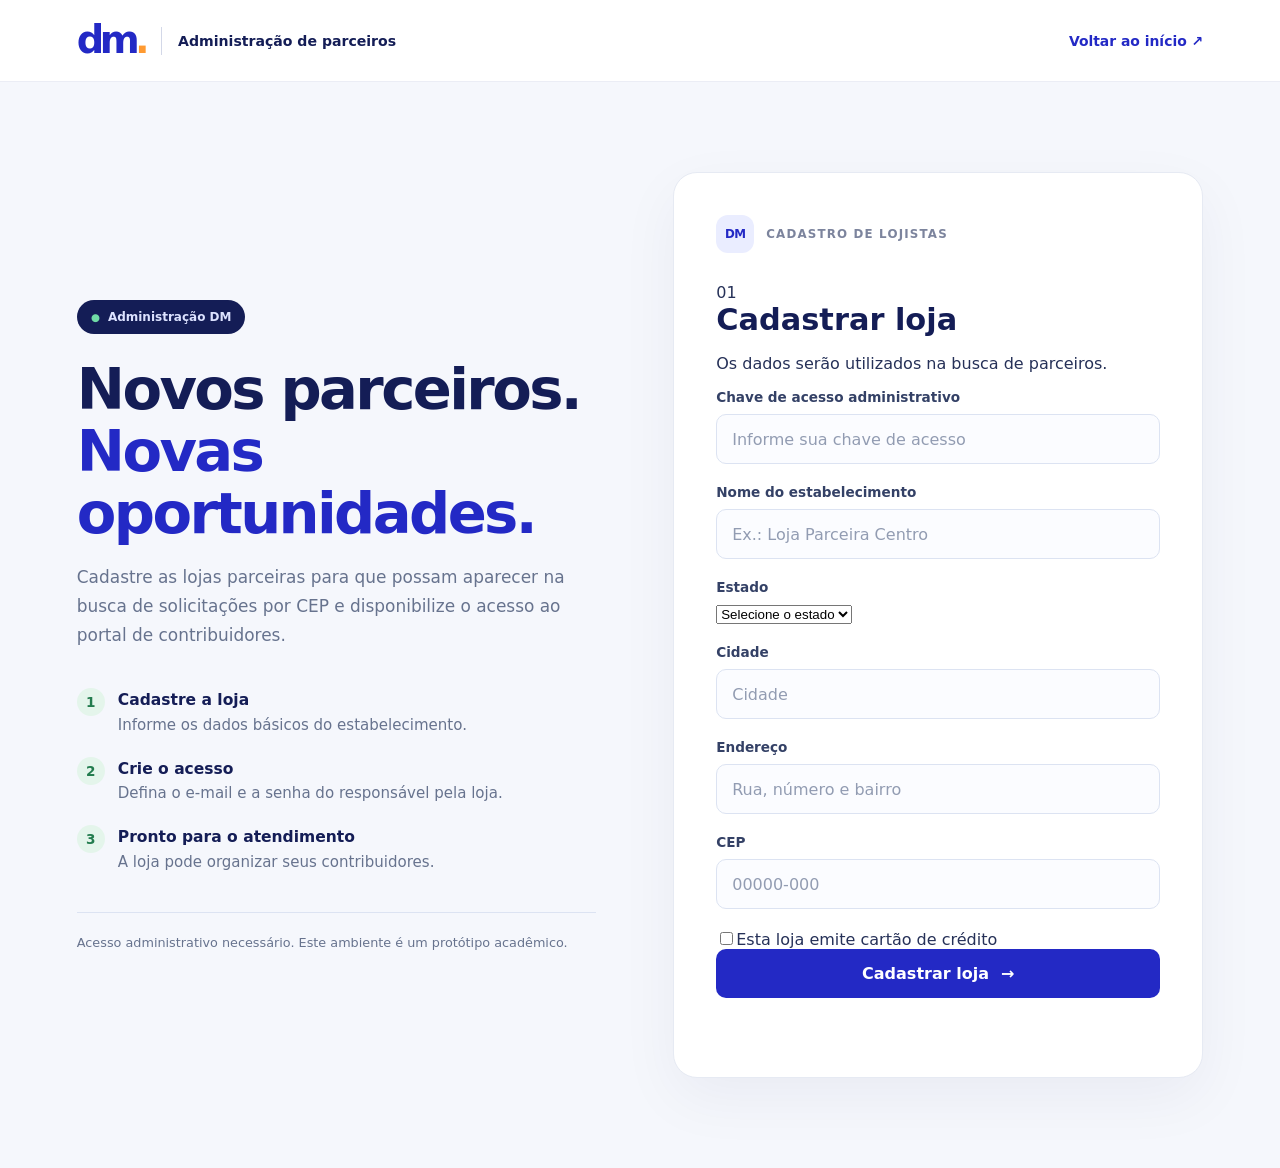
==== frontend/admin-parceiros.html @ 2fda45ad "feat: interface administrativa para cadastrar lojas e acessos de parceiros" ====
<!DOCTYPE html>
<html lang="pt-BR">
<head>
  <meta charset="UTF-8">
  <meta name="viewport" content="width=device-width, initial-scale=1.0">
  <meta name="theme-color" content="#2329c5">
  <title>Cadastro de parceiros | DM</title>
  <link rel="stylesheet" href="css/parceiro.css">
  <link rel="stylesheet" href="css/admin-parceiros.css">
</head>
<body>
  <header class="topbar">
    <a class="marca" href="index.html" aria-label="DM — voltar para o início">
      <span class="marca__logo">dm<span>.</span></span>
      <span class="marca__divisor" aria-hidden="true"></span>
      <span class="marca__nome">Administração de parceiros</span>
    </a>
    <a class="voltar" href="index.html">Voltar ao início <span aria-hidden="true">↗</span></a>
  </header>

  <div class="pagina pagina--admin">
    <aside class="apresentacao" aria-labelledby="admin-titulo">
      <span class="etiqueta"><span aria-hidden="true">●</span> Administração DM</span>
      <h1 id="admin-titulo">Novos parceiros.<br><span>Novas oportunidades.</span></h1>
      <p>Cadastre as lojas parceiras para que possam aparecer na busca de solicitações por CEP e disponibilize o acesso ao portal de contribuidores.</p>
      <div class="vantagens">
        <div><span aria-hidden="true">1</span><p><strong>Cadastre a loja</strong> Informe os dados básicos do estabelecimento.</p></div>
        <div><span aria-hidden="true">2</span><p><strong>Crie o acesso</strong> Defina o e-mail e a senha do responsável pela loja.</p></div>
        <div><span aria-hidden="true">3</span><p><strong>Pronto para o atendimento</strong> A loja pode organizar seus contribuidores.</p></div>
      </div>
      <div class="aviso-projeto">Acesso administrativo necessário. Este ambiente é um protótipo acadêmico.</div>
    </aside>

    <main class="painel-principal painel-principal--admin">
      <div class="painel-principal__topo"><span class="painel-principal__icone" aria-hidden="true">DM</span><span>CADASTRO DE LOJISTAS</span></div>
      <div class="etapa-admin"><span>01</span><div><h2>Cadastrar loja</h2><p>Os dados serão utilizados na busca de parceiros.</p></div></div>

      <div class="campo">
        <label for="token-admin">Chave de acesso administrativo</label>
        <input id="token-admin" type="password" autocomplete="off" required placeholder="Informe sua chave de acesso">
      </div>

      <form id="loja-form">
        <div class="admin-grid">
          <div class="campo admin-grid__completo">
            <label for="loja-nome">Nome do estabelecimento</label>
            <input id="loja-nome" name="nome" required minlength="3" maxlength="120" placeholder="Ex.: Loja Parceira Centro">
          </div>
          <div class="campo">
            <label for="loja-estado">Estado</label>
            <select id="loja-estado" name="estado" required>
              <option value="">Selecione o estado</option>
              <option>AC</option><option>AL</option><option>AP</option><option>AM</option><option>BA</option><option>CE</option><option>DF</option><option>ES</option><option>GO</option><option>MA</option><option>MT</option><option>MS</option><option>MG</option><option>PA</option><option>PB</option><option>PR</option><option>PE</option><option>PI</option><option>RJ</option><option>RN</option><option>RS</option><option>RO</option><option>RR</option><option>SC</option><option>SP</option><option>SE</option><option>TO</option>
            </select>
          </div>
          <div class="campo">
            <label for="loja-cidade">Cidade</label>
            <input id="loja-cidade" name="cidade" required minlength="2" maxlength="100" placeholder="Cidade">
          </div>
          <div class="campo admin-grid__completo">
            <label for="loja-endereco">Endereço</label>
            <input id="loja-endereco" name="endereco" required minlength="5" maxlength="180" placeholder="Rua, número e bairro">
          </div>
          <div class="campo">
            <label for="loja-cep">CEP</label>
            <input id="loja-cep" name="cep" required inputmode="numeric" maxlength="9" placeholder="00000-000">
          </div>
          <label class="admin-checkbox"><input type="checkbox" name="emite_cartao_credito"><span>Esta loja emite cartão de crédito</span></label>
        </div>
        <button type="submit" class="btn-primario" id="cadastrar-loja">Cadastrar loja <span aria-hidden="true">→</span></button>
      </form>

      <div id="loja-criada" class="registro-ok" role="status" aria-live="polite" hidden></div>

      <section id="acesso-parceiro" class="acesso-parceiro" aria-labelledby="acesso-titulo" hidden>
        <div class="etapa-admin"><span>02</span><div><h2 id="acesso-titulo">Criar acesso da loja</h2><p>Cadastre o responsável para gerenciar os contribuidores.</p></div></div>
        <form id="conta-form">
          <div class="campo">
            <label for="conta-email">E-mail do responsável</label>
            <input id="conta-email" type="email" autocomplete="off" required placeholder="responsavel@loja.com">
          </div>
          <div class="campo">
            <label for="conta-senha">Senha inicial</label>
            <input id="conta-senha" type="password" minlength="8" autocomplete="new-password" required placeholder="Pelo menos 8 caracteres">
          </div>
          <button type="submit" class="btn-primario" id="cadastrar-conta">Criar acesso <span aria-hidden="true">→</span></button>
        </form>
      </section>

      <div id="admin-mensagem" class="mensagem" role="status" aria-live="polite"></div>
    </main>
  </div>

  <script src="js/admin-parceiros.js"></script>
</body>
</html>
---- frontend/css/parceiro.css ----
:root {
  color-scheme: light;
  --azul: #2329c5;
  --azul-escuro: #141d56;
  --texto: #263158;
  --suave: #67738e;
  --borda: #dce3f2;
}

* { box-sizing: border-box; }

body {
  margin: 0;
  min-height: 100vh;
  font-family: Inter, system-ui, -apple-system, "Segoe UI", sans-serif;
  color: var(--texto);
  background: #f5f7fc;
}

button, input { font: inherit; }

button { cursor: pointer; }

button:disabled { cursor: not-allowed; opacity: .6; }

a { color: inherit; text-decoration: none; }

[hidden] { display: none !important; }

:focus-visible { outline: 3px solid #8ca3ff; outline-offset: 3px; }

.topbar {
  display: flex;
  justify-content: space-between;
  align-items: center;
  gap: 20px;
  min-height: 82px;
  padding: 18px clamp(22px, 6vw, 90px);
  background: #fff;
  border-bottom: 1px solid #ebedf5;
}

.marca { display: flex; align-items: center; gap: 16px; }
.marca__logo { font-size: 2.4rem; font-weight: 900; letter-spacing: -.12em; color: var(--azul); line-height: 1; }
.marca__logo span { color: #ff9a31; }
.marca__divisor { width: 1px; height: 28px; background: #d3d8e8; }
.marca__nome { font-size: .88rem; font-weight: 700; color: var(--azul-escuro); }
.voltar { color: var(--azul); font-weight: 700; font-size: .87rem; }
.voltar:hover { text-decoration: underline; }

.pagina {
  display: grid;
  grid-template-columns: minmax(0, 1fr) minmax(400px, 530px);
  gap: clamp(36px, 6vw, 100px);
  align-items: center;
  max-width: 1320px;
  margin: 0 auto;
  padding: clamp(44px, 7vw, 100px) clamp(22px, 6vw, 90px);
}

.apresentacao { max-width: 570px; }

.etiqueta {
  display: inline-flex;
  align-items: center;
  gap: 8px;
  padding: 10px 14px;
  border-radius: 999px;
  color: #dce2ff;
  background: var(--azul-escuro);
  font-size: .75rem;
  font-weight: 700;
}

.etiqueta span { color: #70dba6; font-size: .65rem; }

.apresentacao h1 {
  margin: 25px 0 18px;
  font-size: clamp(2.4rem, 4.5vw, 4.6rem);
  line-height: 1.08;
  letter-spacing: -.045em;
  color: var(--azul-escuro);
}

.apresentacao h1 span { color: var(--azul); }

.apresentacao > p { font-size: 1.06rem; line-height: 1.7; color: var(--suave); }

.vantagens { display: grid; gap: 20px; margin: 38px 0; }

.vantagens > div { display: flex; gap: 13px; align-items: flex-start; }

.vantagens > div > span {
  display: grid;
  place-items: center;
  flex: 0 0 28px;
  width: 28px;
  height: 28px;
  background: #e4f5eb;
  border-radius: 50%;
  color: #237c4e;
  font-size: .85rem;
  font-weight: 800;
}

.vantagens p { margin: 0; color: var(--suave); font-size: .94rem; line-height: 1.6; }

.vantagens strong { display: block; color: var(--azul-escuro); font-size: .97rem; }

.aviso-projeto { padding-top: 22px; border-top: 1px solid var(--borda); color: var(--suave); font-size: .8rem; }

.painel-principal {
  min-width: 0;
  padding: clamp(22px, 4.5vw, 42px);
  border: 1px solid #e6eaf3;
  border-radius: 24px;
  background: #fff;
  box-shadow: 0 20px 60px #111c4b0d;
}

.painel-principal__topo { display: flex; gap: 12px; align-items: center; color: #7c849d; font-size: .74rem; font-weight: 800; letter-spacing: .1em; margin-bottom: 30px; }

.painel-principal__icone {
  display: grid;
  place-items: center;
  width: 38px;
  height: 38px;
  background: #eaedff;
  border-radius: 12px;
  color: var(--azul);
  letter-spacing: -.05em;
}

h2 { margin: 0 0 12px; font-size: clamp(1.5rem, 3vw, 1.9rem); line-height: 1.2; color: var(--azul-escuro); }
h3 { color: var(--azul-escuro); font-size: 1.03rem; margin: 0 0 8px; }
.descricao { color: var(--suave); font-size: .92rem; line-height: 1.6; margin: 0 0 28px; }
.campo { margin-bottom: 20px; }
.campo label { display: block; font-size: .85rem; font-weight: 700; color: #344166; margin-bottom: 9px; }
.campo input {
  width: 100%;
  height: 50px;
  padding: 0 15px;
  border: 1px solid var(--borda);
  border-radius: 10px;
  background: #fbfcff;
  color: var(--texto);
  transition: border-color .2s, box-shadow .2s;
}
.campo input::placeholder { color: #929cb2; }
.campo input:focus { border-color: #808cff; box-shadow: 0 0 0 3px #8892ff2e; outline: none; }
.btn-primario {
  width: 100%;
  display: inline-flex;
  justify-content: center;
  align-items: center;
  gap: 12px;
  min-height: 49px;
  border: 0;
  border-radius: 10px;
  padding: 12px 18px;
  background: var(--azul);
  color: #fff;
  font-weight: 750;
  transition: background .2s, transform .2s;
}
.btn-primario:hover:not(:disabled) { background: #141d9e; transform: translateY(-1px); }

.painel__cabecalho { display: flex; justify-content: space-between; align-items: start; gap: 20px; }
.painel__etiqueta { color: var(--azul); font-size: .71rem; font-weight: 800; letter-spacing: .08em; }
.painel__cabecalho h2 { margin-top: 7px; }
.dados-loja { padding: 13px 15px; margin: 12px 0 26px; border-radius: 10px; background: #f2f4ff; color: #4a5581; font-size: .85rem; overflow-wrap: anywhere; }
.secundario { background: #f1f3fb; color: #414f7c; border: 0; padding: 10px 13px; border-radius: 9px; font-weight: 700; }
.secundario:hover { background: #e4e7f8; }

.bloco { padding: 24px; border: 1px solid var(--borda); border-radius: 16px; margin-top: 18px; }
.bloco .descricao { margin-bottom: 20px; }
.bloco--lista { padding-bottom: 8px; }
.lista__cabecalho { display: flex; justify-content: space-between; align-items: center; gap: 12px; margin-bottom: 10px; }
.lista__selo { background: #eef0ff; color: #3a4fb3; border-radius: 999px; padding: 6px 9px; font-size: .7rem; font-weight: 750; }

.contribuidor { display: flex; justify-content: space-between; align-items: center; gap: 12px; padding: 16px 0; border-top: 1px solid #ebeff6; }
.contribuidor strong { display: block; font-size: .93rem; overflow-wrap: anywhere; }
.contribuidor p { color: var(--suave); font-size: .8rem; margin: 5px 0 0; }
.contribuidor button { flex: 0 0 auto; border-radius: 8px; padding: 9px 11px; font-size: .79rem; font-weight: 750; color: #fff; border: 0; }
.contribuidor .desativar { background: #b92c3b; }
.contribuidor .reativar { background: #17804b; }
.contribuidor .desativar:hover:not(:disabled) { background: #a62332; }
.contribuidor .reativar:hover:not(:disabled) { background: #12693e; }
.mensagem { margin-top: 17px; font-size: .91rem; line-height: 1.5; color: #ae2838; min-height: 1.4em; }
.mensagem.sucesso { color: #18724b; }

@media (max-width: 960px) {
  .pagina { grid-template-columns: 1fr; max-width: 740px; }
  .apresentacao { max-width: none; }
  .vantagens { grid-template-columns: repeat(3, minmax(0, 1fr)); gap: 16px; }
  .vantagens > div { display: block; }
  .vantagens > div > span { margin-bottom: 10px; }
}

@media (max-width: 640px) {
  .topbar { min-height: 72px; }
  .marca__nome { font-size: .78rem; }
  .voltar { font-size: .8rem; }
  .vantagens { grid-template-columns: 1fr; }
  .vantagens > div { display: flex; }
  .pagina { padding-top: 40px; gap: 30px; }
  .painel__cabecalho { align-items: flex-start; flex-wrap: wrap; }
  .bloco { padding: 18px; }
  .contribuidor { align-items: flex-start; flex-direction: column; }
  .contribuidor button { align-self: flex-start; }
}

@media (prefers-reduced-motion: reduce) {
  *, *::before, *::after { transition: none !important; }
}
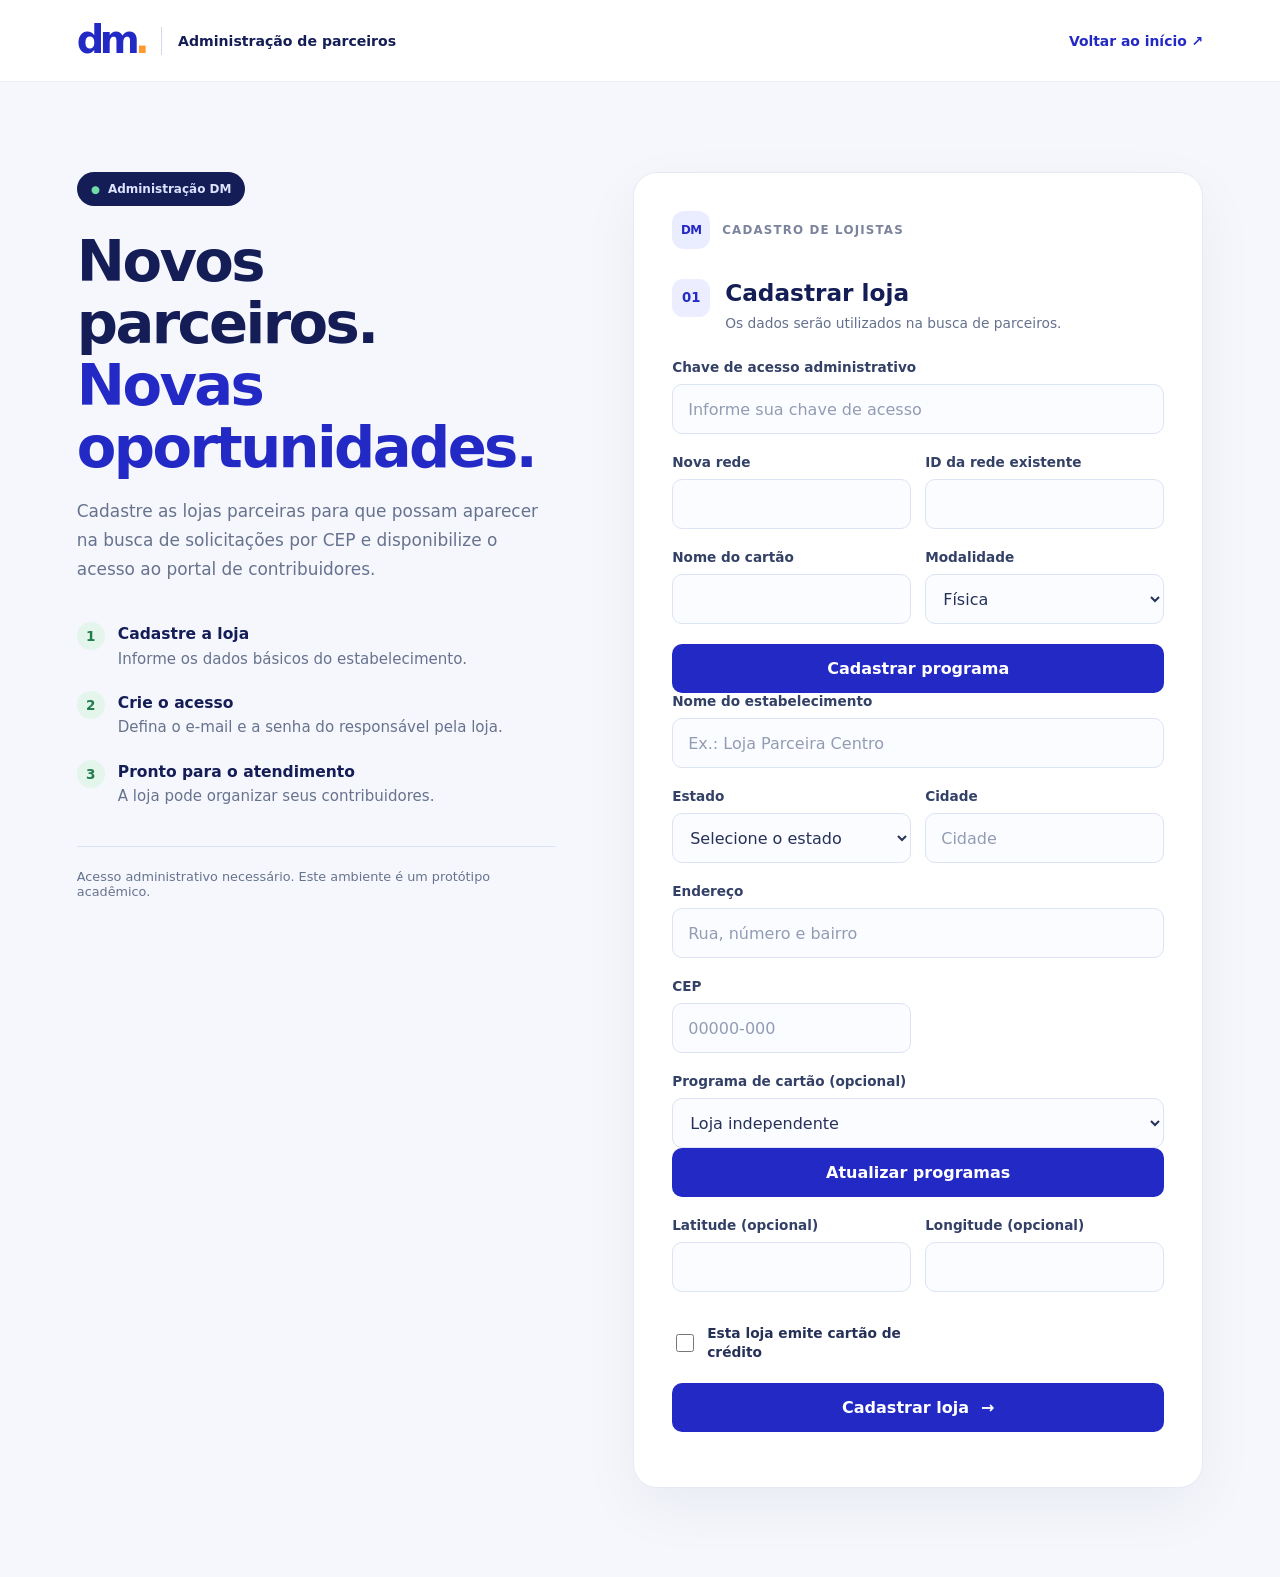
==== commit b9a8f897: "Conecta localização, redes, parceiros digitais e consulta privada à interface" ====
--- a/frontend/admin-parceiros.html
+++ b/frontend/admin-parceiros.html
@@ -40,6 +40,15 @@
         <input id="token-admin" type="password" autocomplete="off" required placeholder="Informe sua chave de acesso">
       </div>
 
+      <form id="programa-form">
+        <div class="admin-grid">
+          <div class="campo"><label for="rede-nome">Nova rede</label><input id="rede-nome" maxlength="120"></div>
+          <div class="campo"><label for="rede-id">ID da rede existente</label><input id="rede-id" type="number" min="1"></div>
+          <div class="campo"><label for="programa-nome">Nome do cartão</label><input id="programa-nome" required maxlength="120"></div>
+          <div class="campo"><label for="programa-modalidade">Modalidade</label><select id="programa-modalidade"><option value="LOJA_FISICA">Física</option><option value="LOJA_DIGITAL">Digital</option></select></div>
+        </div>
+        <button type="submit" class="btn-primario">Cadastrar programa</button>
+      </form>
       <form id="loja-form">
         <div class="admin-grid">
           <div class="campo admin-grid__completo">
@@ -65,6 +74,9 @@
             <label for="loja-cep">CEP</label>
             <input id="loja-cep" name="cep" required inputmode="numeric" maxlength="9" placeholder="00000-000">
           </div>
+          <div class="campo admin-grid__completo"><label for="loja-programa">Programa de cartão (opcional)</label><select id="loja-programa" name="programa_id"><option value="">Loja independente</option></select><button id="carregar-programas" type="button" class="btn-primario">Atualizar programas</button></div>
+          <div class="campo"><label for="latitude">Latitude (opcional)</label><input id="latitude" name="latitude" type="number" step="any" min="-90" max="90"></div>
+          <div class="campo"><label for="longitude">Longitude (opcional)</label><input id="longitude" name="longitude" type="number" step="any" min="-180" max="180"></div>
           <label class="admin-checkbox"><input type="checkbox" name="emite_cartao_credito"><span>Esta loja emite cartão de crédito</span></label>
         </div>
         <button type="submit" class="btn-primario" id="cadastrar-loja">Cadastrar loja <span aria-hidden="true">→</span></button>
--- a/frontend/css/admin-parceiros.css
+++ b/frontend/css/admin-parceiros.css
@@ -0,0 +1,18 @@
+.pagina--admin { grid-template-columns: minmax(0, 1fr) minmax(420px, 570px); align-items: start; }
+.painel-principal--admin { padding: clamp(22px, 4vw, 38px); }
+.etapa-admin { display: flex; align-items: flex-start; gap: 15px; margin-bottom: 25px; }
+.etapa-admin > span { display: grid; place-items: center; flex: 0 0 38px; height: 38px; border-radius: 11px; background: #eceeff; color: #222dc7; font-size: .83rem; font-weight: 850; }
+.etapa-admin h2 { margin: 0 0 7px; font-size: 1.45rem; }
+.etapa-admin p { margin: 0; color: #64718c; line-height: 1.5; font-size: .86rem; }
+.admin-grid { display: grid; grid-template-columns: repeat(2, minmax(0, 1fr)); column-gap: 14px; }
+.admin-grid__completo { grid-column: 1 / -1; }
+.admin-grid select { width: 100%; height: 50px; padding: 0 13px; border: 1px solid var(--borda); border-radius: 10px; background: #fbfcff; color: var(--texto); font: inherit; }
+.admin-grid select:focus-visible { outline: 3px solid #8ca3ff; outline-offset: 2px; }
+.admin-checkbox { display: flex; align-items: center; gap: 10px; padding: 12px 0 20px; line-height: 1.4; font-size: .86rem; font-weight: 600; }
+.admin-checkbox input { width: 18px; height: 18px; accent-color: var(--azul); flex: 0 0 auto; }
+.registro-ok { padding: 15px; background: #eaf8f0; border: 1px solid #bfe8d0; border-radius: 11px; color: #206b49; margin-top: 18px; font-size: .9rem; line-height: 1.5; }
+.acesso-parceiro { margin-top: 28px; padding-top: 28px; border-top: 1px solid var(--borda); }
+.acesso-parceiro .campo { margin-bottom: 18px; }
+.painel-principal--admin .mensagem { min-height: 0; }
+@media (max-width: 960px) { .pagina--admin { grid-template-columns: 1fr; } }
+@media (max-width: 540px) { .admin-grid { grid-template-columns: 1fr; } .admin-grid__completo { grid-column: auto; } }
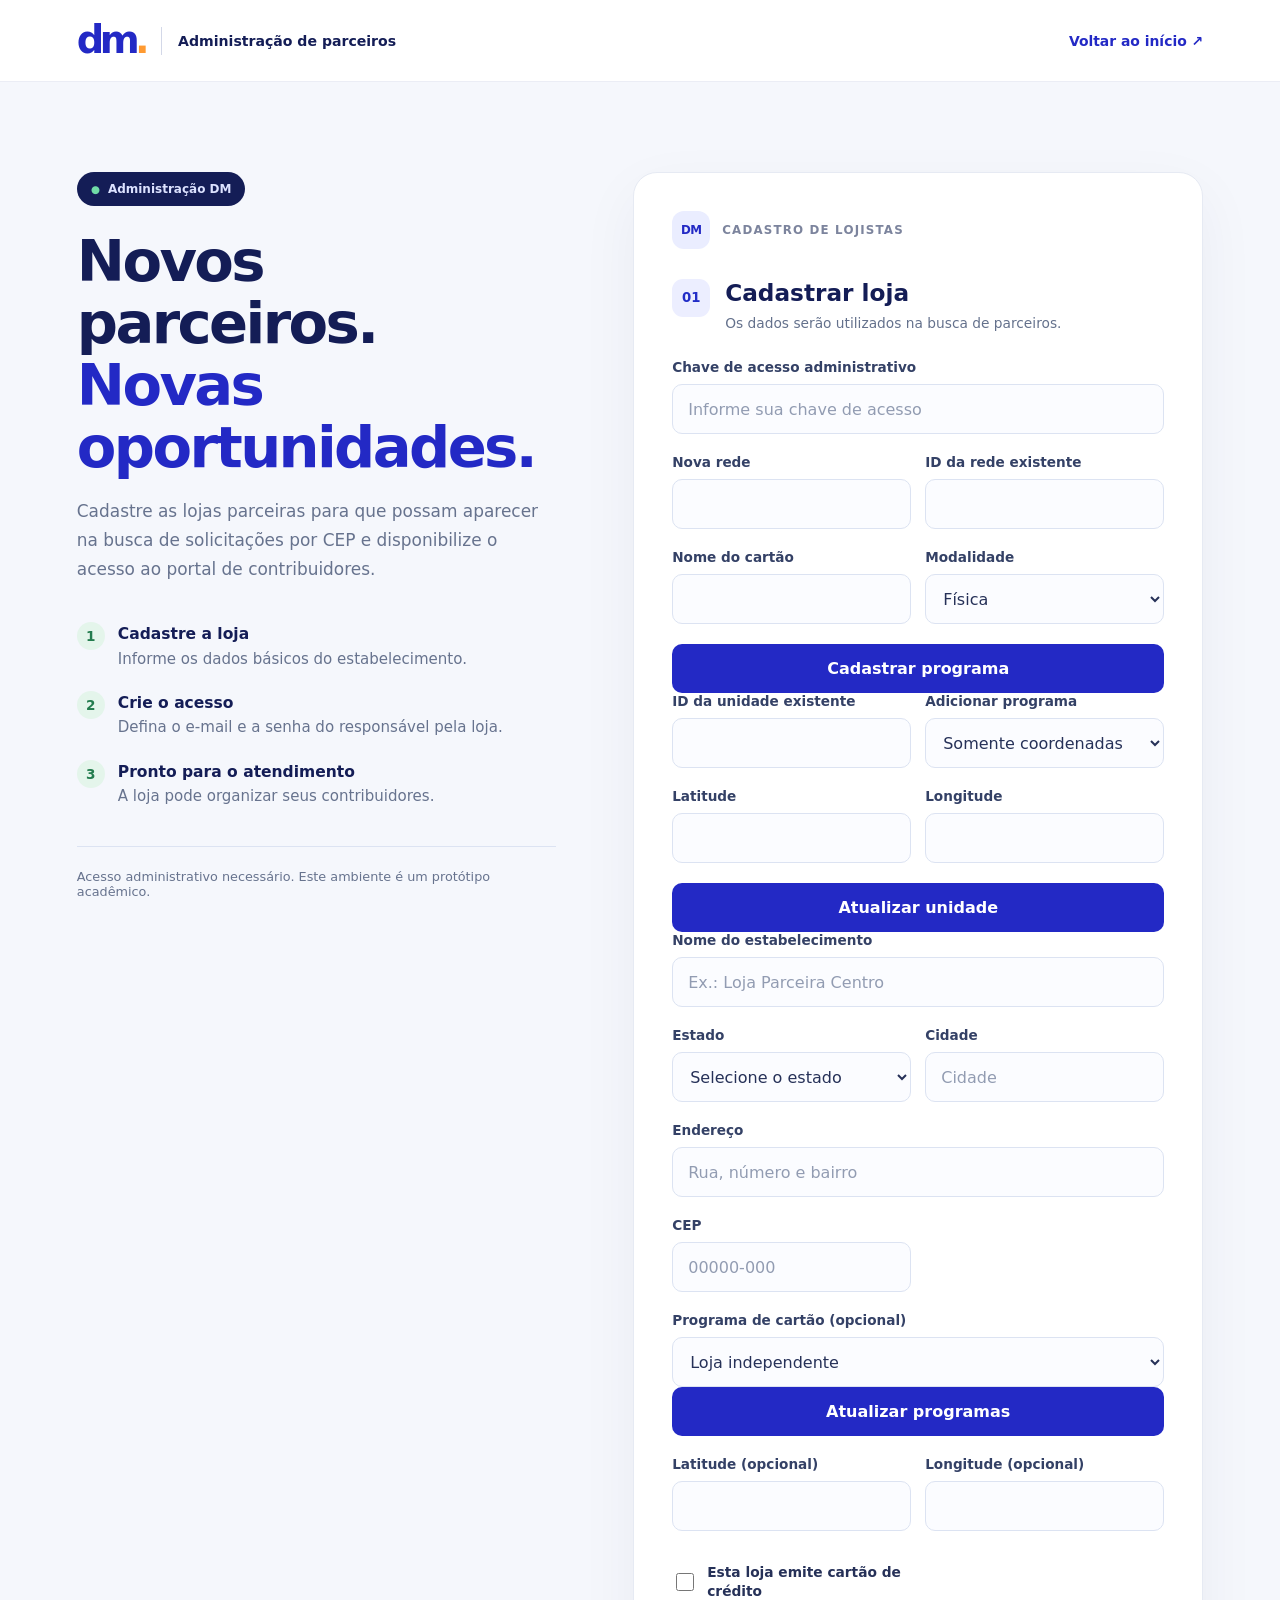
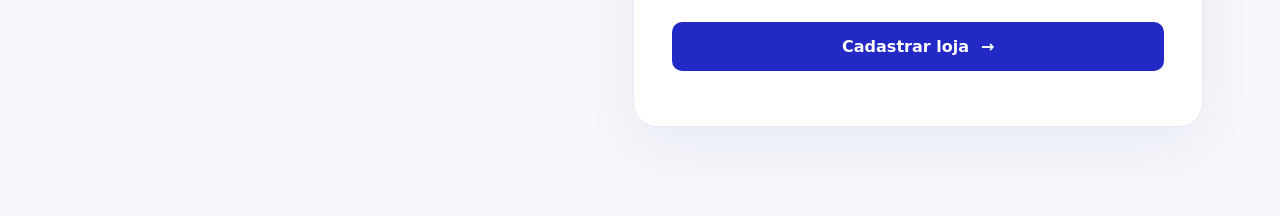
==== commit d3daf644: "Permite vários programas por unidade" ====
--- a/frontend/admin-parceiros.html
+++ b/frontend/admin-parceiros.html
@@ -48,6 +48,15 @@
           <div class="campo"><label for="programa-modalidade">Modalidade</label><select id="programa-modalidade"><option value="LOJA_FISICA">Física</option><option value="LOJA_DIGITAL">Digital</option></select></div>
         </div>
         <button type="submit" class="btn-primario">Cadastrar programa</button>
+      </form>
+      <form id="vinculo-form">
+        <div class="admin-grid">
+          <div class="campo"><label for="unidade-existente">ID da unidade existente</label><input id="unidade-existente" name="loja_id" type="number" min="1" required></div>
+          <div class="campo"><label for="programa-existente">Adicionar programa</label><select id="programa-existente" name="programa_id"><option value="">Somente coordenadas</option></select></div>
+          <div class="campo"><label for="lat-existente">Latitude</label><input id="lat-existente" name="latitude" type="number" step="any" min="-90" max="90"></div>
+          <div class="campo"><label for="lon-existente">Longitude</label><input id="lon-existente" name="longitude" type="number" step="any" min="-180" max="180"></div>
+        </div>
+        <button class="btn-primario" type="submit">Atualizar unidade</button>
       </form>
       <form id="loja-form">
         <div class="admin-grid">
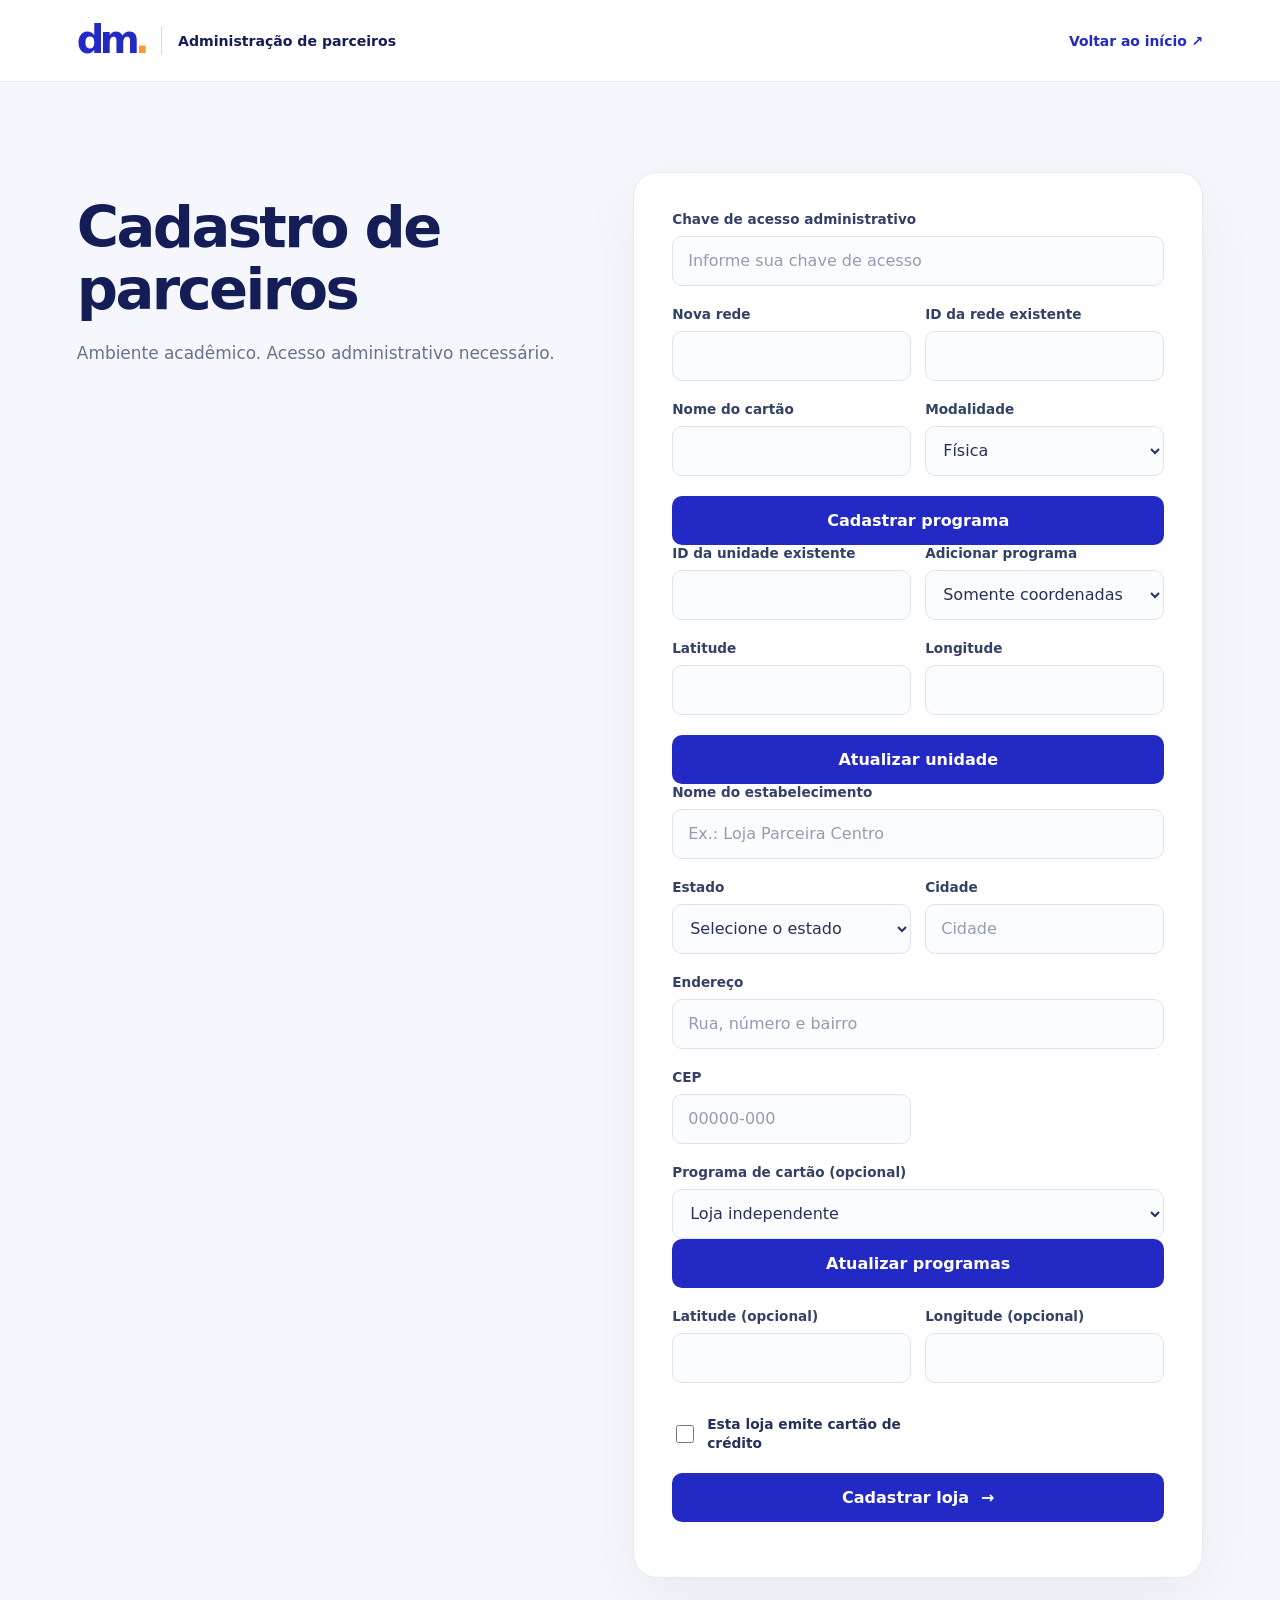
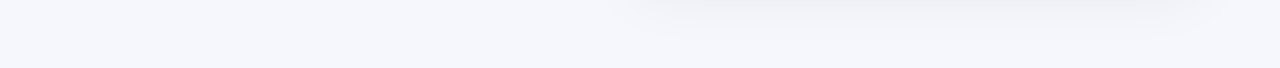
==== commit c755097e: "Aprimora seleção, recuperação de protocolo e documentação" ====
--- a/frontend/admin-parceiros.html
+++ b/frontend/admin-parceiros.html
@@ -19,21 +19,10 @@
   </header>
 
   <div class="pagina pagina--admin">
-    <aside class="apresentacao" aria-labelledby="admin-titulo">
-      <span class="etiqueta"><span aria-hidden="true">●</span> Administração DM</span>
-      <h1 id="admin-titulo">Novos parceiros.<br><span>Novas oportunidades.</span></h1>
-      <p>Cadastre as lojas parceiras para que possam aparecer na busca de solicitações por CEP e disponibilize o acesso ao portal de contribuidores.</p>
-      <div class="vantagens">
-        <div><span aria-hidden="true">1</span><p><strong>Cadastre a loja</strong> Informe os dados básicos do estabelecimento.</p></div>
-        <div><span aria-hidden="true">2</span><p><strong>Crie o acesso</strong> Defina o e-mail e a senha do responsável pela loja.</p></div>
-        <div><span aria-hidden="true">3</span><p><strong>Pronto para o atendimento</strong> A loja pode organizar seus contribuidores.</p></div>
-      </div>
-      <div class="aviso-projeto">Acesso administrativo necessário. Este ambiente é um protótipo acadêmico.</div>
-    </aside>
+    <aside class="apresentacao"><h1>Cadastro de parceiros</h1><p>Ambiente acadêmico. Acesso administrativo necessário.</p></aside>
 
     <main class="painel-principal painel-principal--admin">
-      <div class="painel-principal__topo"><span class="painel-principal__icone" aria-hidden="true">DM</span><span>CADASTRO DE LOJISTAS</span></div>
-      <div class="etapa-admin"><span>01</span><div><h2>Cadastrar loja</h2><p>Os dados serão utilizados na busca de parceiros.</p></div></div>
+      
 
       <div class="campo">
         <label for="token-admin">Chave de acesso administrativo</label>
@@ -94,7 +83,7 @@
       <div id="loja-criada" class="registro-ok" role="status" aria-live="polite" hidden></div>
 
       <section id="acesso-parceiro" class="acesso-parceiro" aria-labelledby="acesso-titulo" hidden>
-        <div class="etapa-admin"><span>02</span><div><h2 id="acesso-titulo">Criar acesso da loja</h2><p>Cadastre o responsável para gerenciar os contribuidores.</p></div></div>
+        <h2 id="acesso-titulo">Criar acesso da loja</h2>
         <form id="conta-form">
           <div class="campo">
             <label for="conta-email">E-mail do responsável</label>
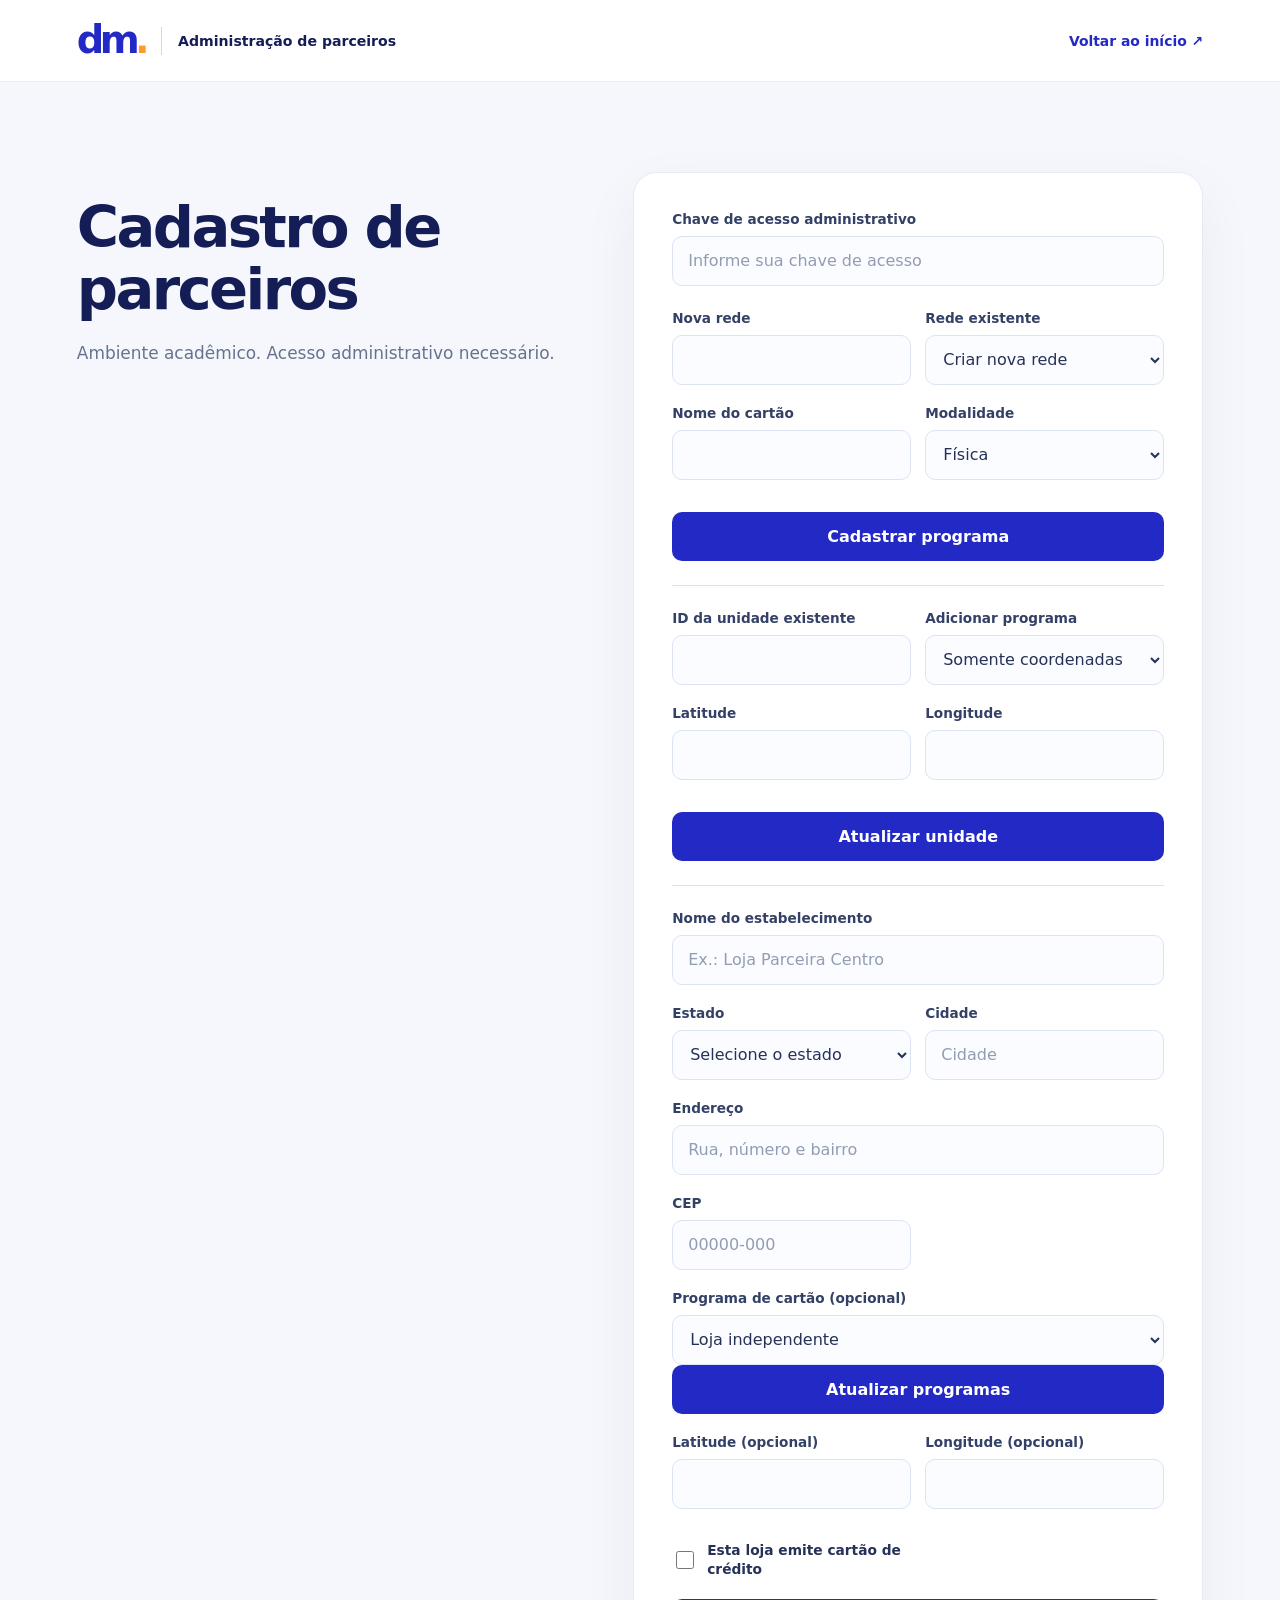
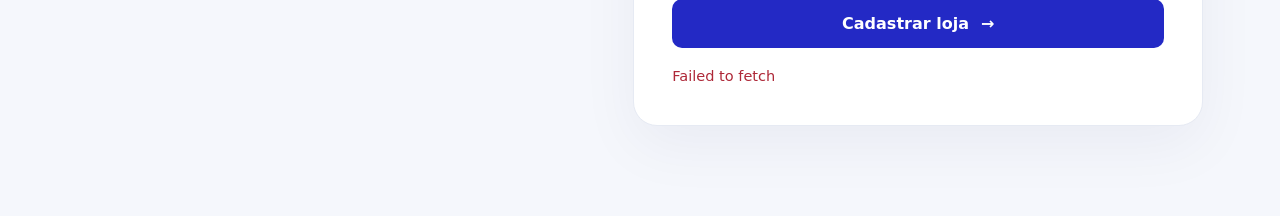
==== commit 6a144c2e: "Facilita escolha de redes no cadastro de parceiros" ====
--- a/frontend/admin-parceiros.html
+++ b/frontend/admin-parceiros.html
@@ -32,7 +32,7 @@
       <form id="programa-form">
         <div class="admin-grid">
           <div class="campo"><label for="rede-nome">Nova rede</label><input id="rede-nome" maxlength="120"></div>
-          <div class="campo"><label for="rede-id">ID da rede existente</label><input id="rede-id" type="number" min="1"></div>
+          <div class="campo"><label for="rede-id">Rede existente</label><select id="rede-id"><option value="">Criar nova rede</option></select></div>
           <div class="campo"><label for="programa-nome">Nome do cartão</label><input id="programa-nome" required maxlength="120"></div>
           <div class="campo"><label for="programa-modalidade">Modalidade</label><select id="programa-modalidade"><option value="LOJA_FISICA">Física</option><option value="LOJA_DIGITAL">Digital</option></select></div>
         </div>
--- a/frontend/css/admin-parceiros.css
+++ b/frontend/css/admin-parceiros.css
@@ -16,3 +16,7 @@
 .painel-principal--admin .mensagem { min-height: 0; }
 @media (max-width: 960px) { .pagina--admin { grid-template-columns: 1fr; } }
 @media (max-width: 540px) { .admin-grid { grid-template-columns: 1fr; } .admin-grid__completo { grid-column: auto; } }
+
+#programa-form, #vinculo-form, #loja-form { margin-top: 24px; }
+#programa-form, #vinculo-form { padding-bottom: 24px; border-bottom: 1px solid #dce1ec; }
+#programa-form .btn-primario, #vinculo-form .btn-primario { margin-top: 12px; }
